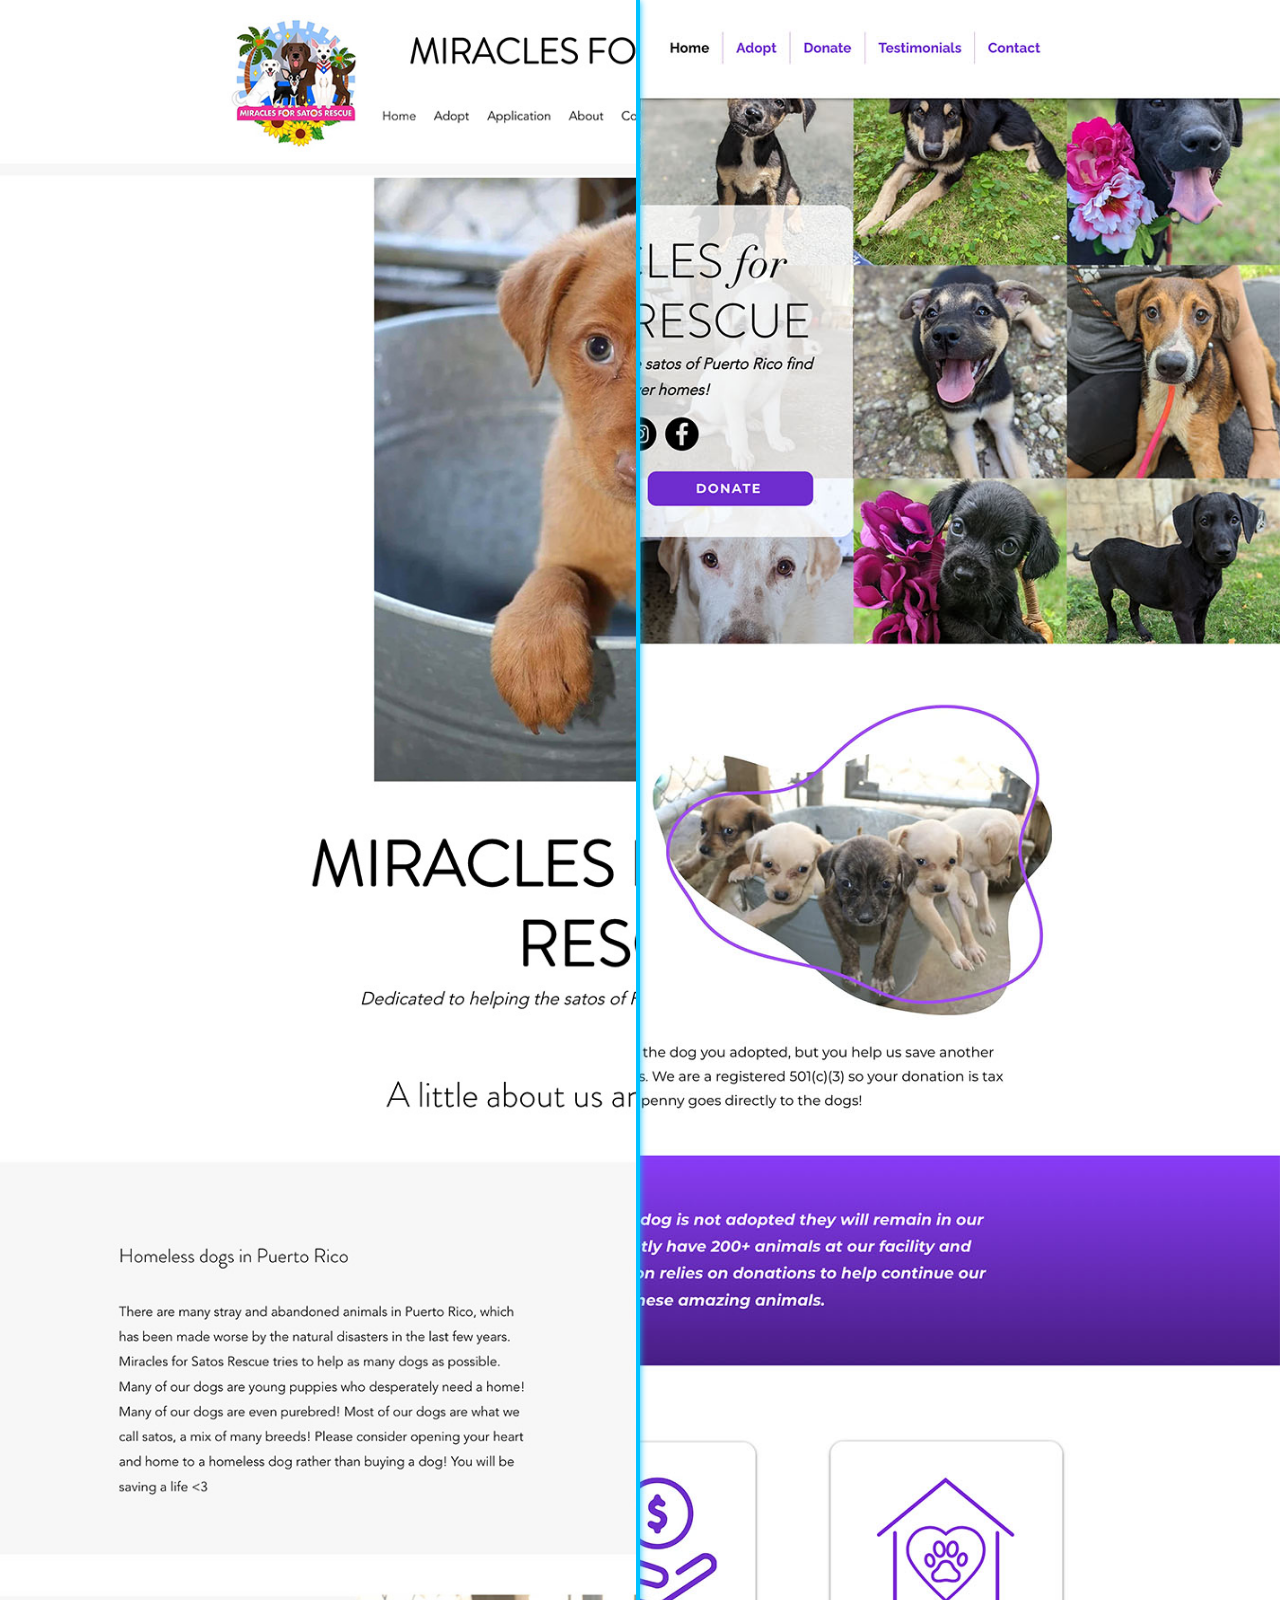
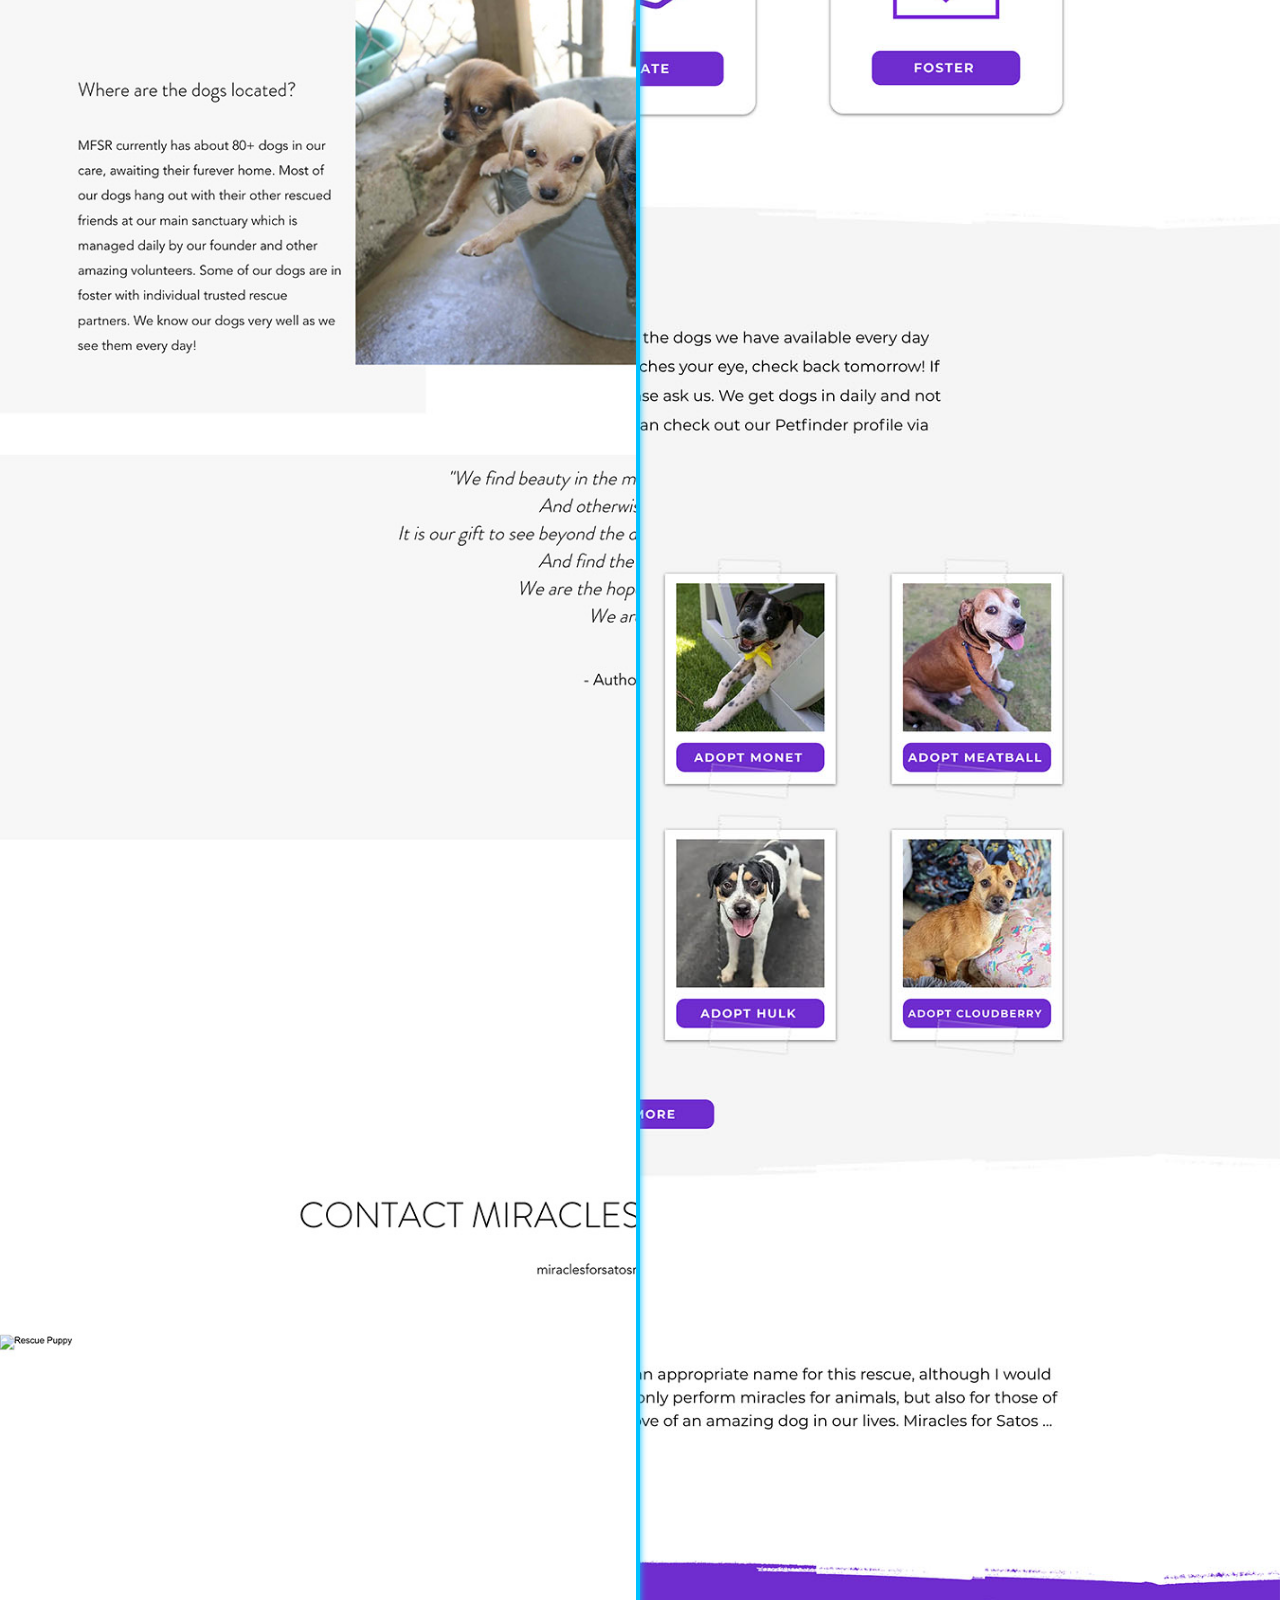
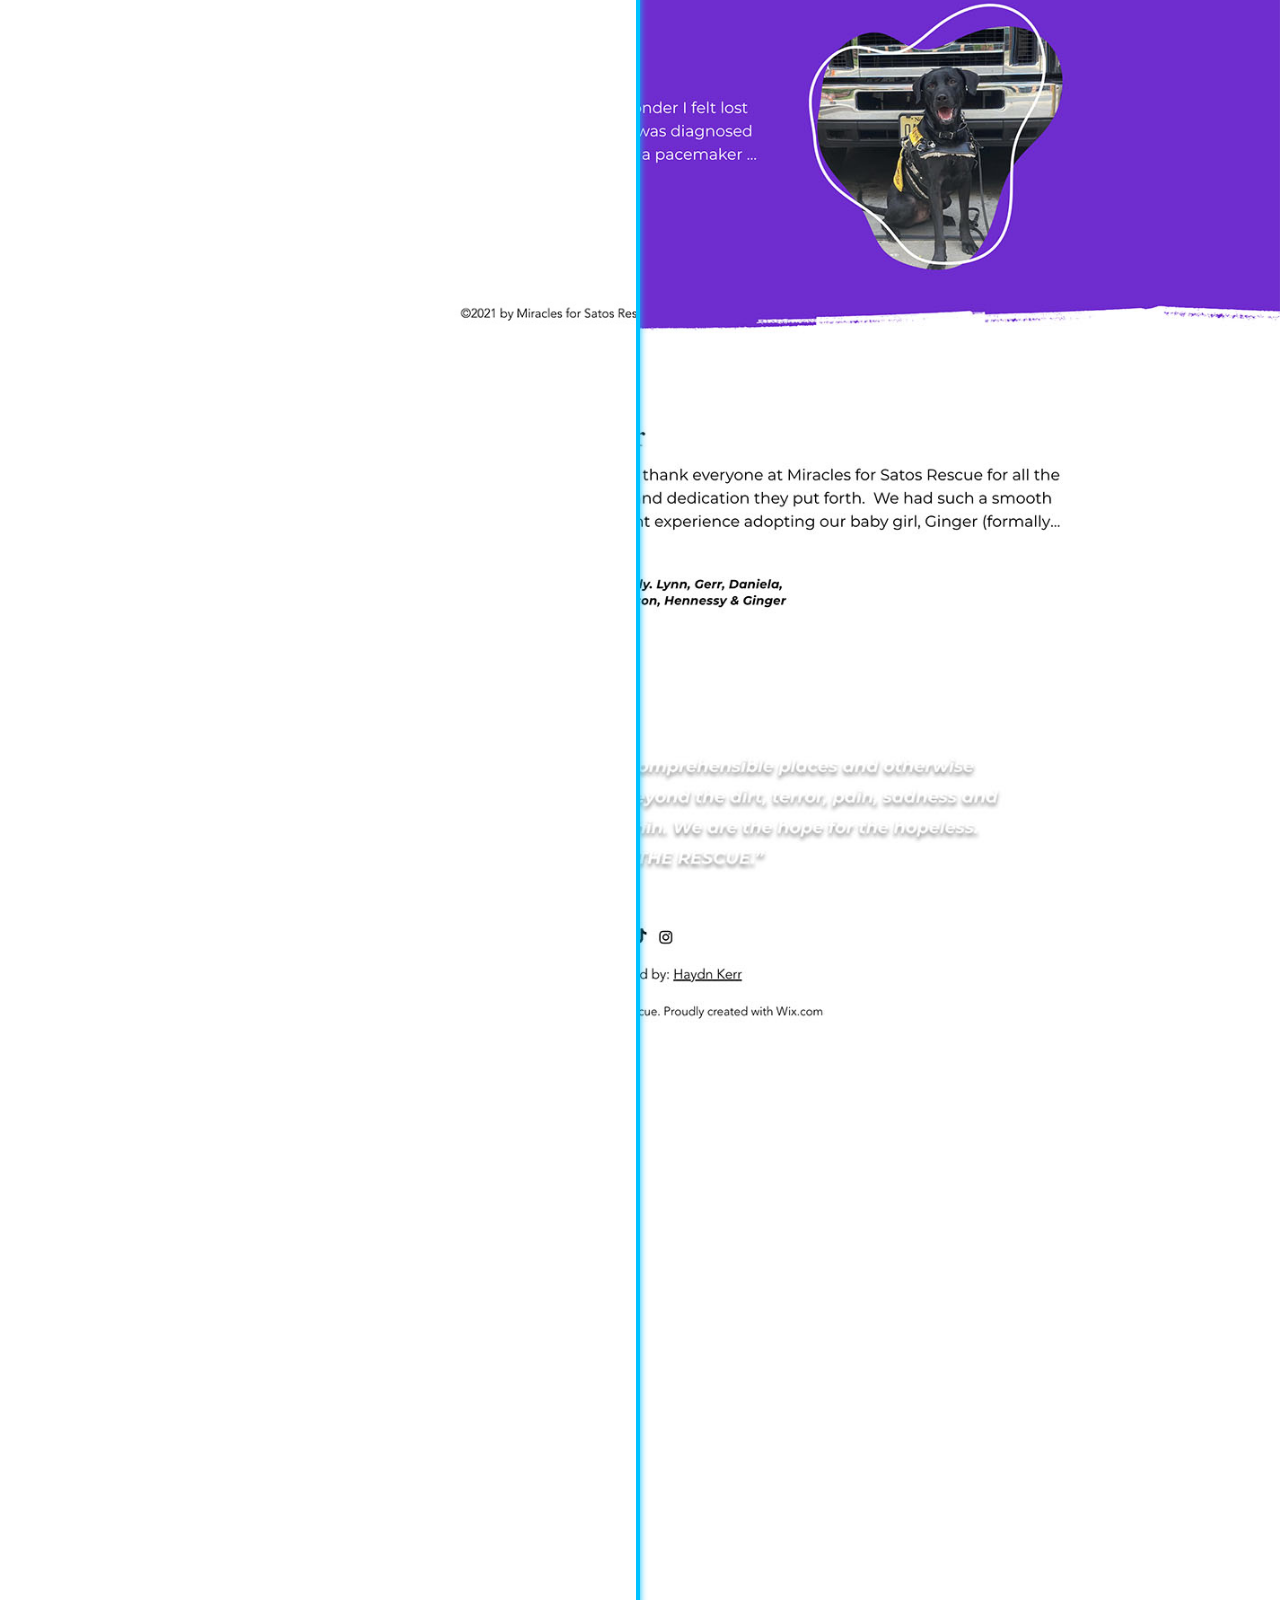
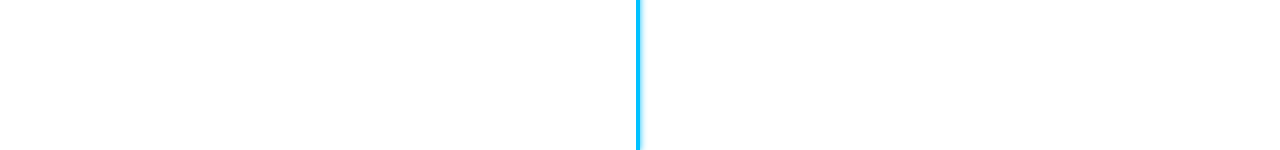
==== floe.html @ 5ce1caaf "updated mobile responsiveness" ====
<!DOCTYPE html>
<html lang="en">

<head>
    <meta charset="UTF-8">
    <meta http-equiv="X-UA-Compatible" content="IE=edge">
    <meta name="viewport" content="width=device-width, initial-scale=1.0">
    <link rel="preconnect" href="https://fonts.googleapis.com">
    <link rel="preconnect" href="https://fonts.gstatic.com" crossorigin>
    <link rel="preconnect" href="https://fonts.googleapis.com">
    <link rel="preconnect" href="https://fonts.gstatic.com" crossorigin>
    <link
        href="https://fonts.googleapis.com/css2?family=Alex+Brush&family=Cousine:ital,wght@0,400;0,700;1,400;1,700&display=swap"
        rel="stylesheet">
    <link
        href="https://fonts.googleapis.com/css2?family=Comic+Neue:wght@400;700&family=Montserrat:ital,wght@0,100;0,200;0,300;0,400;0,500;0,600;0,700;0,800;0,900;1,100;1,200;1,300;1,400;1,500;1,600;1,700;1,800;1,900&display=swap"
        rel="stylesheet">
    <title>CT Nerr Site Comparison</title>

    <link href="slider.css" rel="stylesheet">
    <link href="https://unpkg.com/aos@2.3.1/dist/aos.css" rel="stylesheet">
    <script src="https://unpkg.com/aos@2.3.1/dist/aos.js"></script>
</head>

<body>


    <div class="scroll-container new-miracles">
        <img class="new-img" src="./assets/miracles-new.jpg">


    </div>
    

    <div class="scroll-container old-site" id="old-miracles">

    </div>

  

    

    <script>
        let oldMiraclesWidth = document.getElementById('old-miracles')



        let width = (innerWidth / 10)
        oldMiraclesWidth.style.width = '50%';

        function mouseXPosition(event) {
 
            var mouseX = event.clientX;


            oldMiraclesWidth.style.width = mouseX + 'px';


        }


        document.addEventListener("mousemove", mouseXPosition);



    </script>

</body>

</html>
---- slider.css ----
* {
    padding: 0;
    margin: 0;
    box-sizing: border-box;
}

html,body {
    height:100vh;
    overflow: scroll
}

.scroll-container {
    position: absolute;
    left: 0;
    top: 0;
    height: auto;
    width: 100vw;
}

.landing-page-img {
    width: 100%;
}

.old-site {
    background-color: white;
    background: white;
    background-size: 100vw;
    width: 50%;
    background-repeat: no-repeat;
    border-right: 4px solid #00c1ff;
    box-shadow: 0px 1px 7px #00c1ff;
    
}

#old-nerr {
    background-image: url("./assets/old-nerr.jpg");  
    height: 500%;
}

#old-neuro {
    background-image: url("./assets/old-neuro.jpg");  
    height: 600%;
}

#old-miracles {
    background-image: url("./assets/miracles-old.jpg");  
    height: 550%;
}

.new-nerr {
    background-image: url("./assets/new-nerr.jpg");
    background-size: 100vw;
}

.new-img {
    width: 100vw;
    height: 100%
}

.circle {
    width: 50px;
    height: 50px;
    border-radius: 50%;
    background-color: #00c1ff;
    position: sticky;
    top:50vh;
}
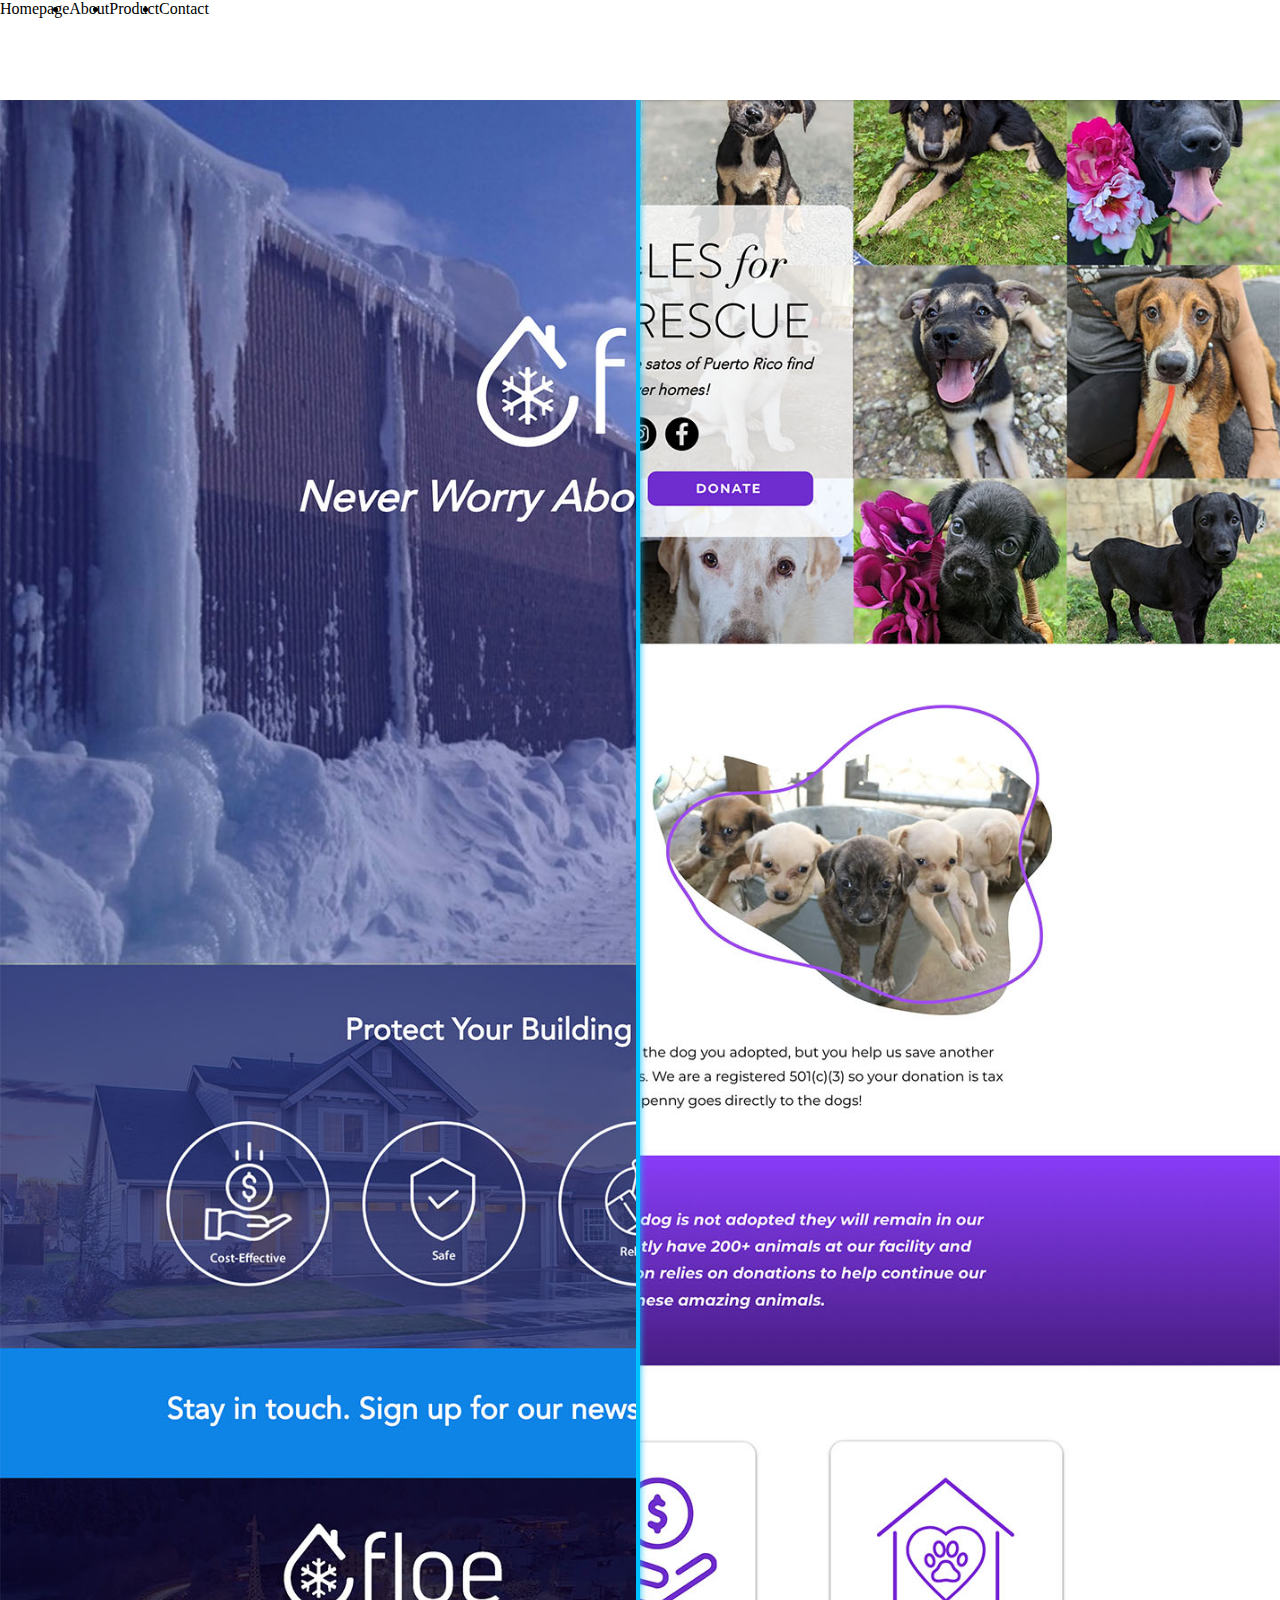
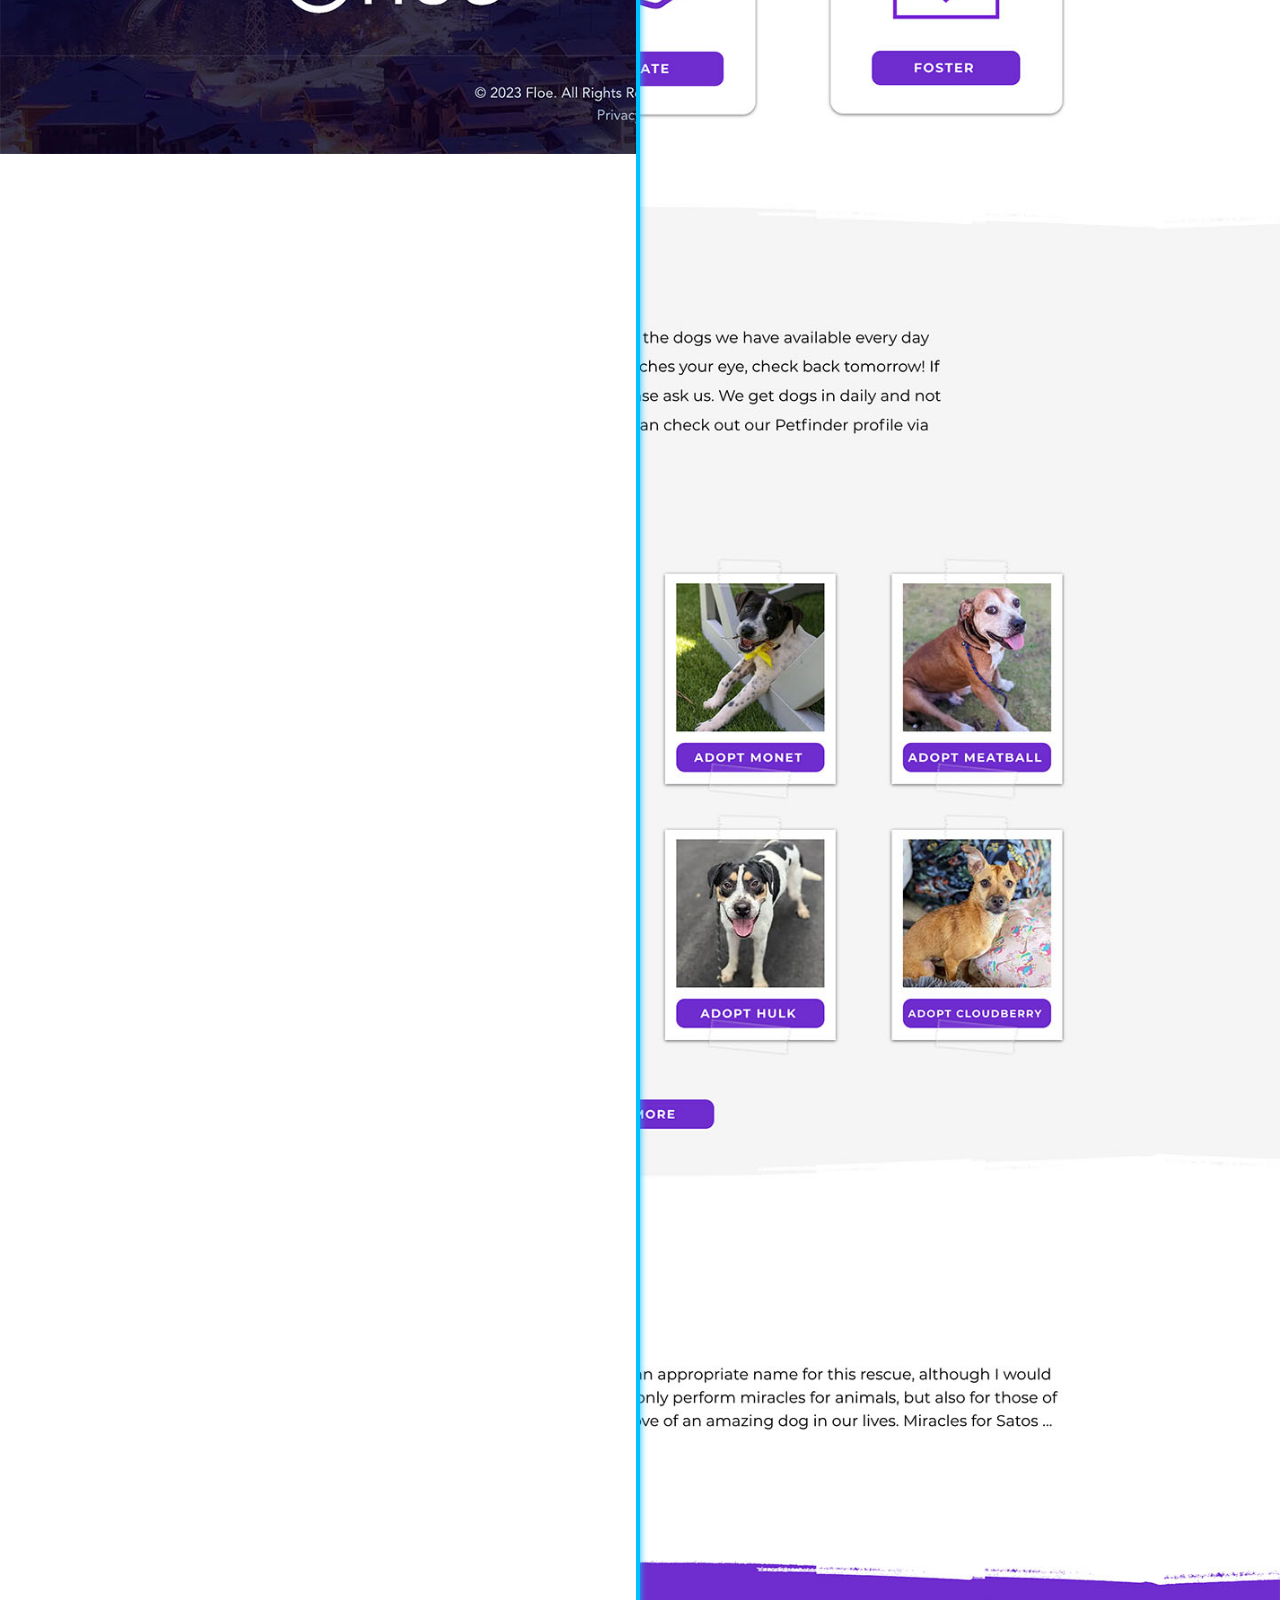
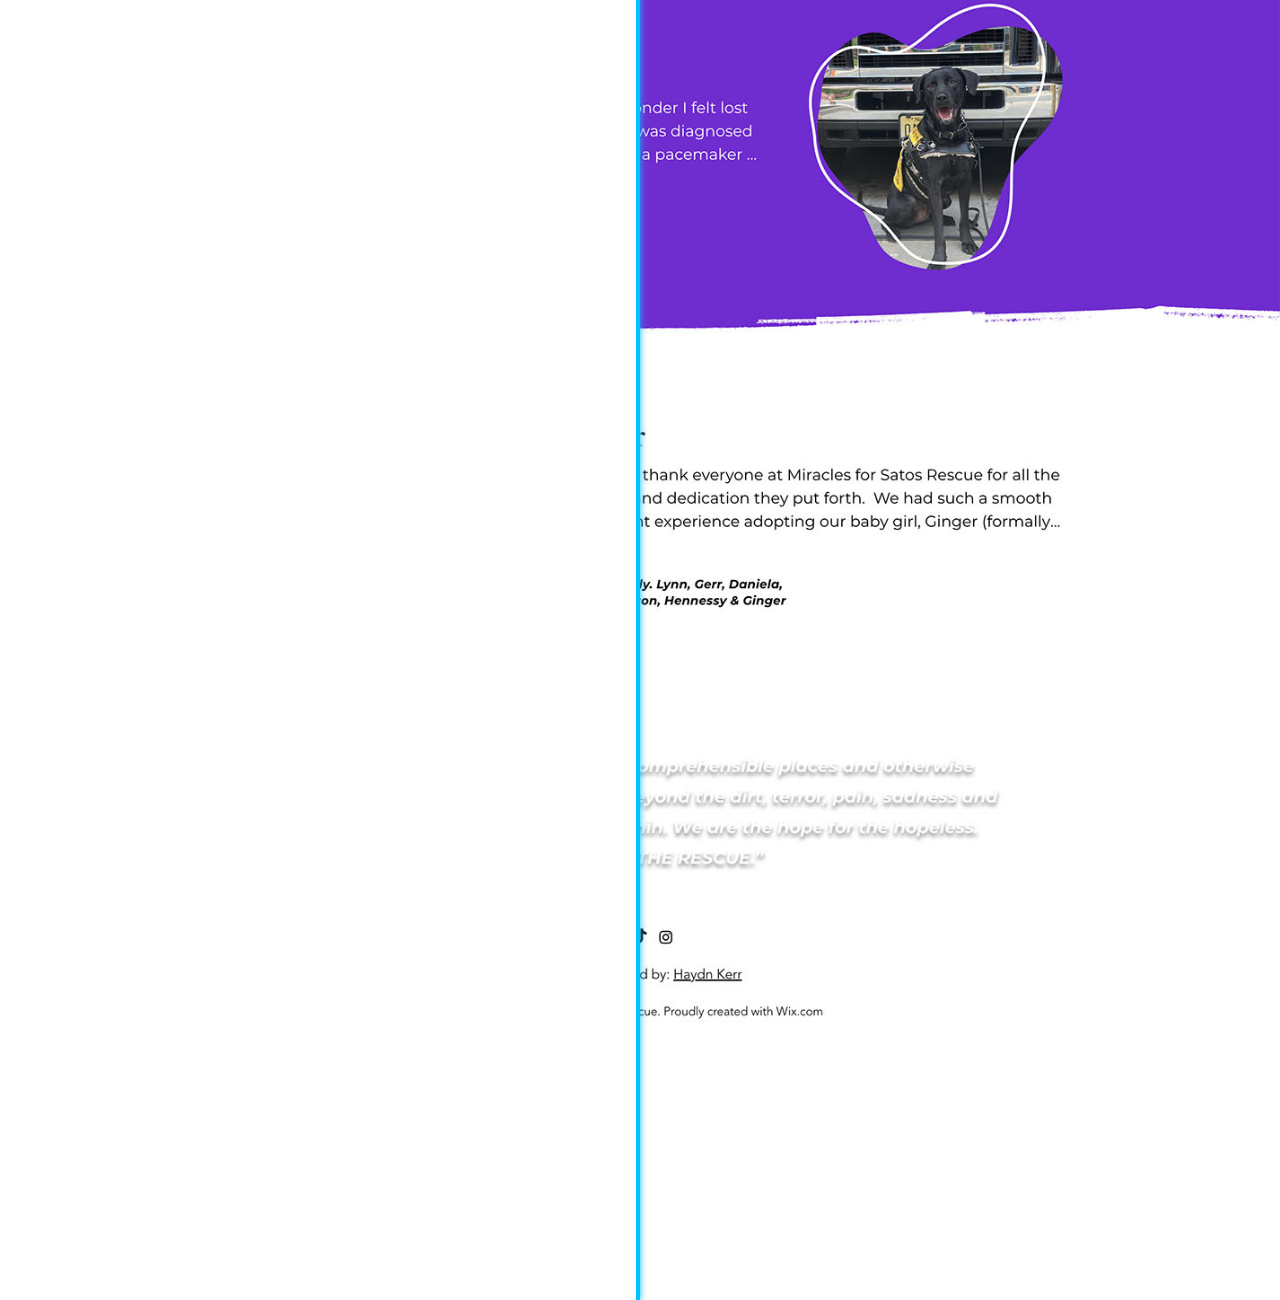
==== commit d163e20c: "started adding comparison pages for floe" ====
--- a/floe.html
+++ b/floe.html
@@ -15,7 +15,7 @@
     <link
         href="https://fonts.googleapis.com/css2?family=Comic+Neue:wght@400;700&family=Montserrat:ital,wght@0,100;0,200;0,300;0,400;0,500;0,600;0,700;0,800;0,900;1,100;1,200;1,300;1,400;1,500;1,600;1,700;1,800;1,900&display=swap"
         rel="stylesheet">
-    <title>CT Nerr Site Comparison</title>
+    <title>Floesafe Site Comparison</title>
 
     <link href="slider.css" rel="stylesheet">
     <link href="https://unpkg.com/aos@2.3.1/dist/aos.css" rel="stylesheet">
@@ -23,37 +23,125 @@
 </head>
 
 <body>
+    <header>
+        <nav id="floe-nav">
+            <li id="home">Homepage</li>
+            <li id="about">About</li>
+            <li id="product">Product</li>
+            <li id="contact">Contact</li>
+        </nav>
+    </header>
+    <section id="home-container">
+        <div class="scroll-container new-floe-home">
+            <img class="new-img" src="./assets/miracles-new.jpg">
+        </div>
+        
+    
+        <div class="scroll-container old-site" id="old-floe-home">
+    
+        </div>
+    </section>
+
+    <section class="hidden" id="about-container">
+        <div class="scroll-container new-floe-home">
+            <img class="new-img" src="./assets/miracles-new.jpg">
+        </div>
+        
+    
+        <div class="scroll-container old-site" id="old-floe-about">
+    
+        </div>
+    </section>
+
+    <section class="hidden" id="product-container">
+        <div class="scroll-container new-floe-home">
+            <img class="new-img" src="./assets/miracles-new.jpg">
+        </div>
+        
+    
+        <div class="scroll-container old-site" id="old-floe-product">
+    
+        </div>
+    </section>
+    
+    <section class="hidden" id="contact-container">
+        <div class="scroll-container new-floe-home">
+            <img class="new-img" src="./assets/miracles-new.jpg">
+        </div>
+        
+    
+        <div class="scroll-container old-site" id="old-floe-contact">
+    
+        </div>
+    </section>
 
 
-    <div class="scroll-container new-miracles">
-        <img class="new-img" src="./assets/miracles-new.jpg">
 
-
-    </div>
     
-
-    <div class="scroll-container old-site" id="old-miracles">
-
-    </div>
 
   
 
     
 
     <script>
-        let oldMiraclesWidth = document.getElementById('old-miracles')
+        let productMenu = document.getElementById("product")
+        let homeMenu = document.getElementById("home")
+        let aboutMenu = document.getElementById("about")
+        let contactMenu = document.getElementById("contact")
+        let oldFloeHomeWidth = document.getElementById('old-floe-home')
+        let oldFloeAboutWidth = document.getElementById('old-floe-about')
+        let oldFloeProductWidth = document.getElementById('old-floe-product')
+        let oldFloeContactWidth = document.getElementById('old-floe-contact')
+
+        let productContainer = document.getElementById("product-container")
+        let homeContainer = document.getElementById("home-container")
+        let contactContainer = document.getElementById("contact-container")
+        let aboutContainer = document.getElementById("about-container")
+
+        productMenu.addEventListener("click", showProduct)
+        homeMenu.addEventListener("click", showHome)
+        contactMenu.addEventListener("click", showContact)
+        aboutMenu.addEventListener("click", showAbout)
+
+        function showProduct() {
+            productContainer.classList.remove('hidden')
+            homeContainer.classList.add('hidden')
+            contactContainer.classList.add('hidden')
+            aboutContainer.classList.add('hidden')
+        }
+        function showHome() {
+            productContainer.classList.add('hidden')
+            homeContainer.classList.remove('hidden')
+            contactContainer.classList.add('hidden')
+            aboutContainer.classList.add('hidden')
+        }
+        function showContact() {
+            productContainer.classList.add('hidden')
+            homeContainer.classList.add('hidden')
+            contactContainer.classList.remove('hidden')
+            aboutContainer.classList.add('hidden')
+        }
+        function showAbout() {
+            productContainer.classList.add('hidden')
+            homeContainer.classList.add('hidden')
+            contactContainer.classList.add('hidden')
+            aboutContainer.classList.remove('hidden')
+        }
 
 
 
         let width = (innerWidth / 10)
-        oldMiraclesWidth.style.width = '50%';
+        oldFloeHomeWidth.style.width = '50%';
 
         function mouseXPosition(event) {
  
             var mouseX = event.clientX;
 
 
-            oldMiraclesWidth.style.width = mouseX + 'px';
+            oldFloeHomeWidth.style.width = mouseX + 'px';
+            oldFloeContactWidth.style.width = mouseX + 'px';
+            oldFloeAboutWidth.style.width = mouseX + 'px';
+            oldFloeProductWidth.style.width = mouseX + 'px';
 
 
         }
--- a/slider.css
+++ b/slider.css
@@ -47,6 +47,39 @@
     height: 550%;
 }
 
+#floe-nav {
+    position: absolute;
+    z-index: 10;
+    width: 100vw;
+    height: 100px;
+    background: white;
+    display: flex;
+}
+
+#floe-nav li:hover {
+    cursor: pointer;
+}
+
+#old-floe-home {
+    background-image: url("./assets/old-floesafe-home.jpg");
+    height: 500%;
+}
+
+#old-floe-about {
+    background-image: url("./assets/old-floesafe-about.jpg");
+    height: 500%;
+}
+
+#old-floe-contact {
+    background-image: url("./assets/old-floesafe-contact.jpg");
+    height: 500%;
+}
+
+#old-floe-product {
+    background-image: url("./assets/old-floesafe-product.jpg");
+    height: 500%;
+}
+
 .new-nerr {
     background-image: url("./assets/new-nerr.jpg");
     background-size: 100vw;
@@ -66,3 +99,7 @@
     top:50vh;
 }
 
+.hidden {
+    display: none;
+}
+
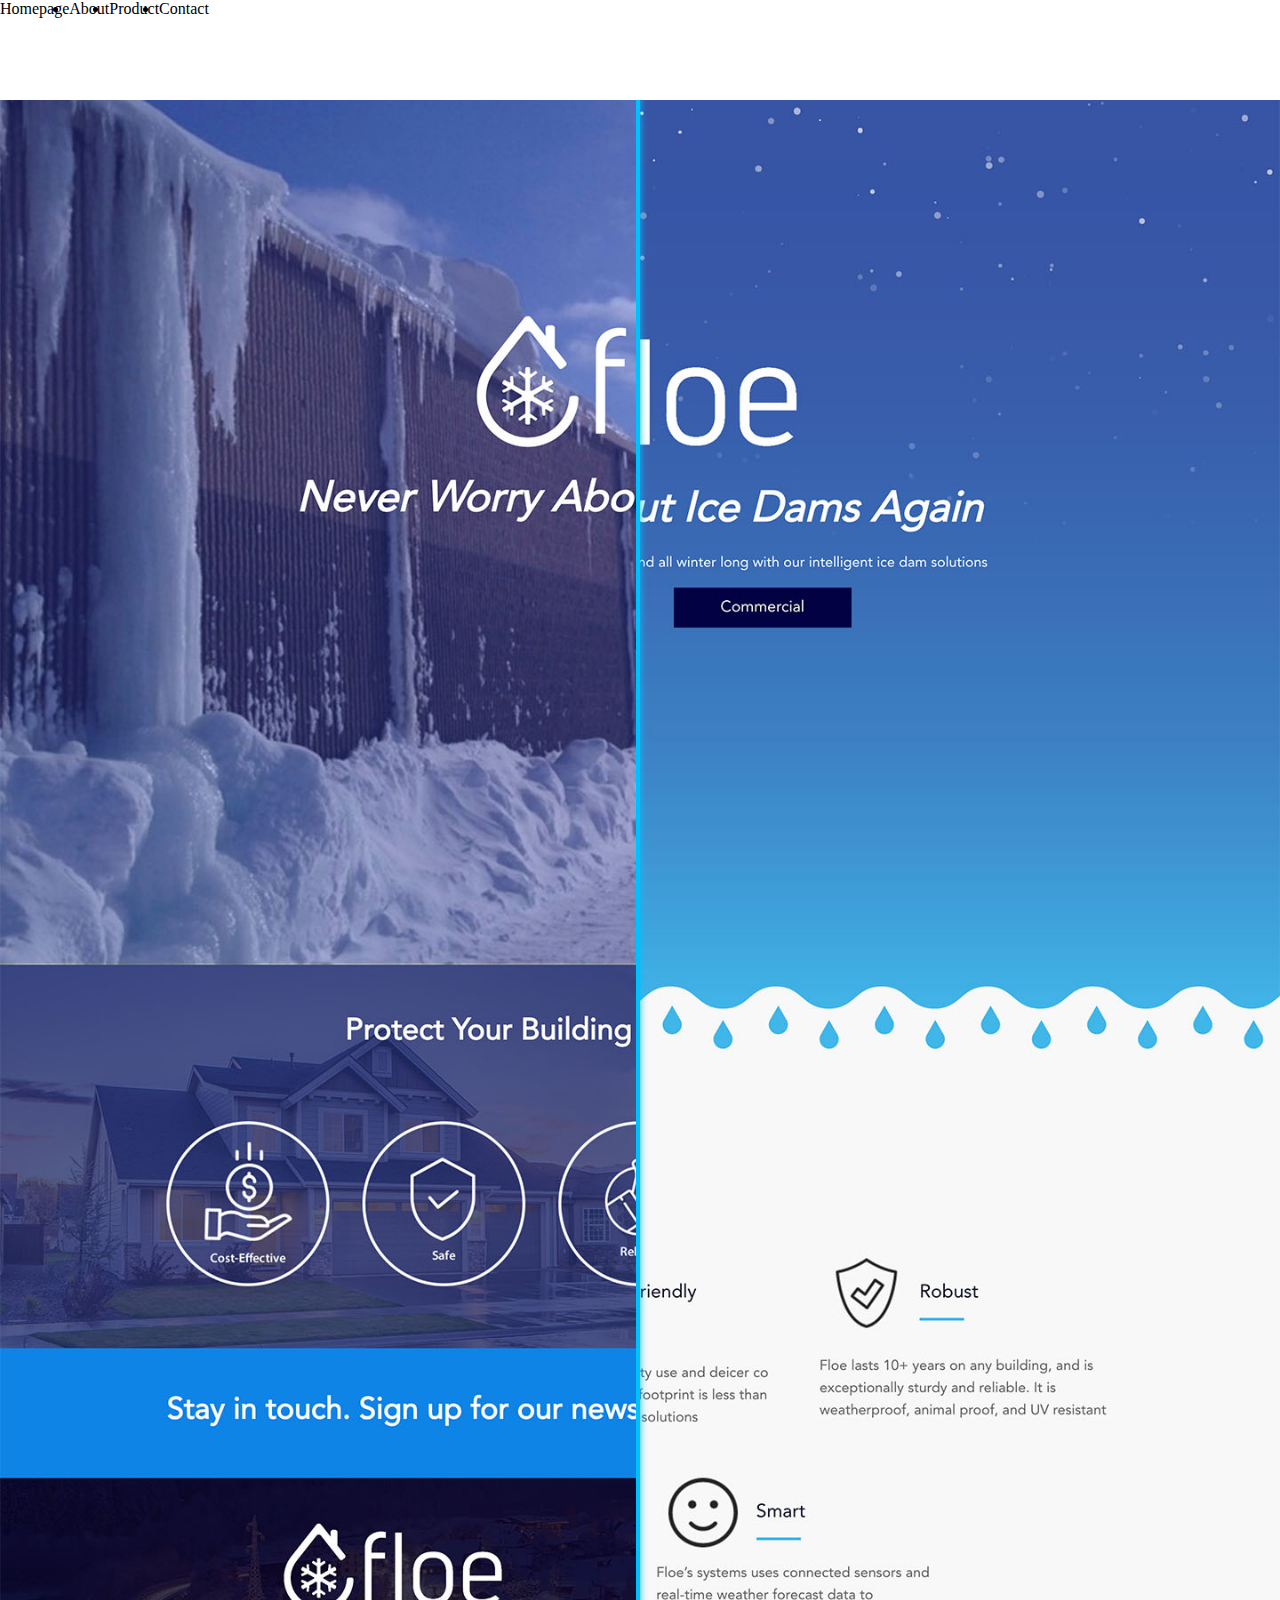
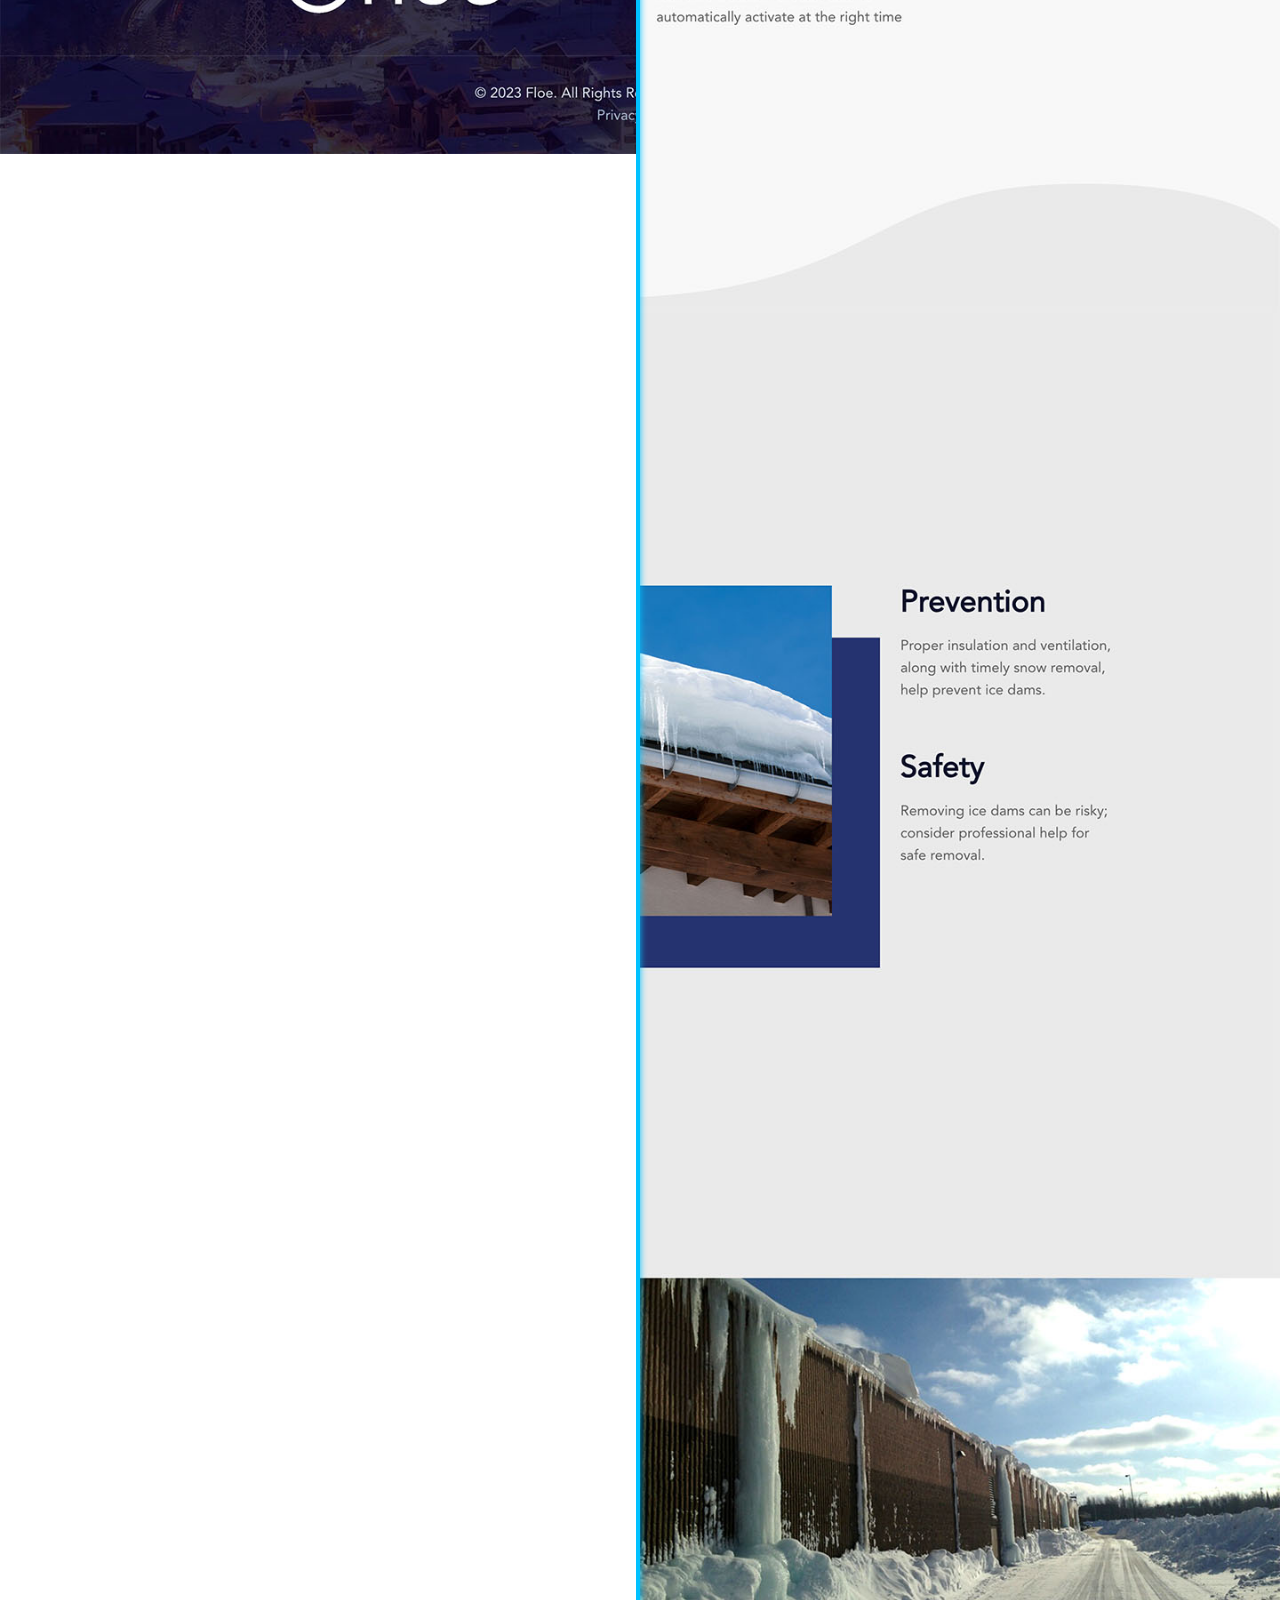
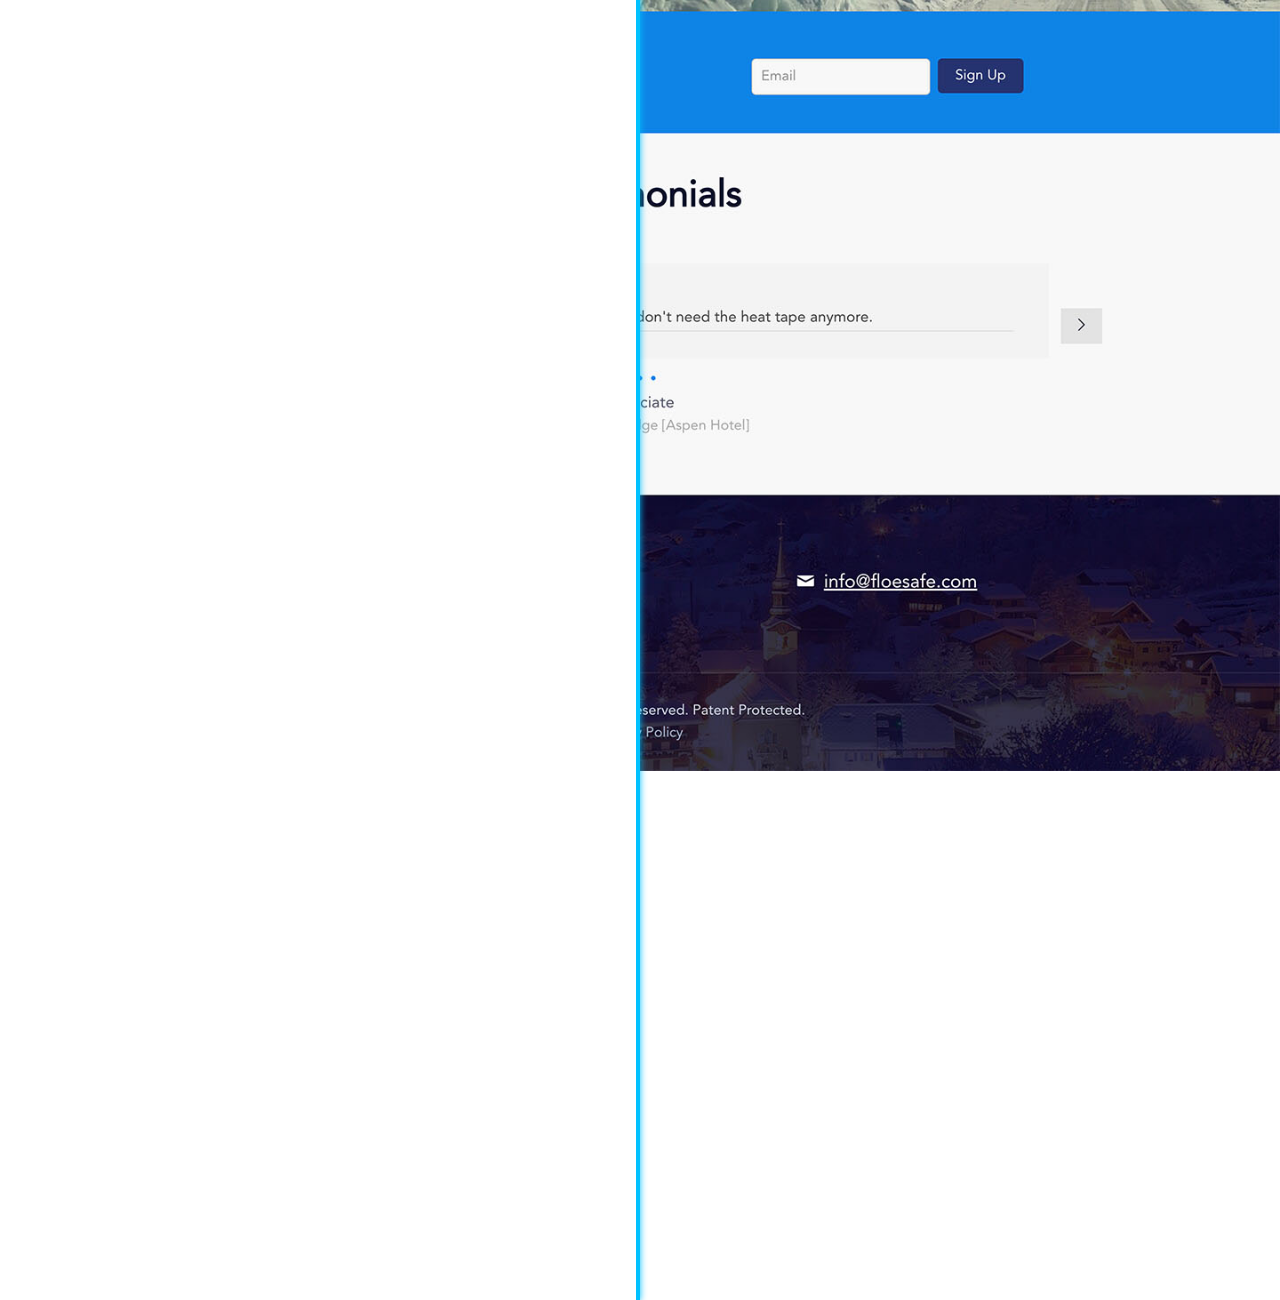
==== commit 1b376b0a: "floe comparison added" ====
--- a/floe.html
+++ b/floe.html
@@ -33,7 +33,7 @@
     </header>
     <section id="home-container">
         <div class="scroll-container new-floe-home">
-            <img class="new-img" src="./assets/miracles-new.jpg">
+            <img class="new-img" src="./assets/floe-home-new.jpg">
         </div>
         
     
@@ -44,7 +44,7 @@
 
     <section class="hidden" id="about-container">
         <div class="scroll-container new-floe-home">
-            <img class="new-img" src="./assets/miracles-new.jpg">
+            <img class="new-img" src="./assets/floe-about-new.jpg">
         </div>
         
     
@@ -55,7 +55,7 @@
 
     <section class="hidden" id="product-container">
         <div class="scroll-container new-floe-home">
-            <img class="new-img" src="./assets/miracles-new.jpg">
+            <img class="new-img" src="./assets/floe-res-new.jpg">
         </div>
         
     
@@ -66,7 +66,7 @@
     
     <section class="hidden" id="contact-container">
         <div class="scroll-container new-floe-home">
-            <img class="new-img" src="./assets/miracles-new.jpg">
+            <img class="new-img" src="./assets/floe-contact-new.jpg">
         </div>
         
     
